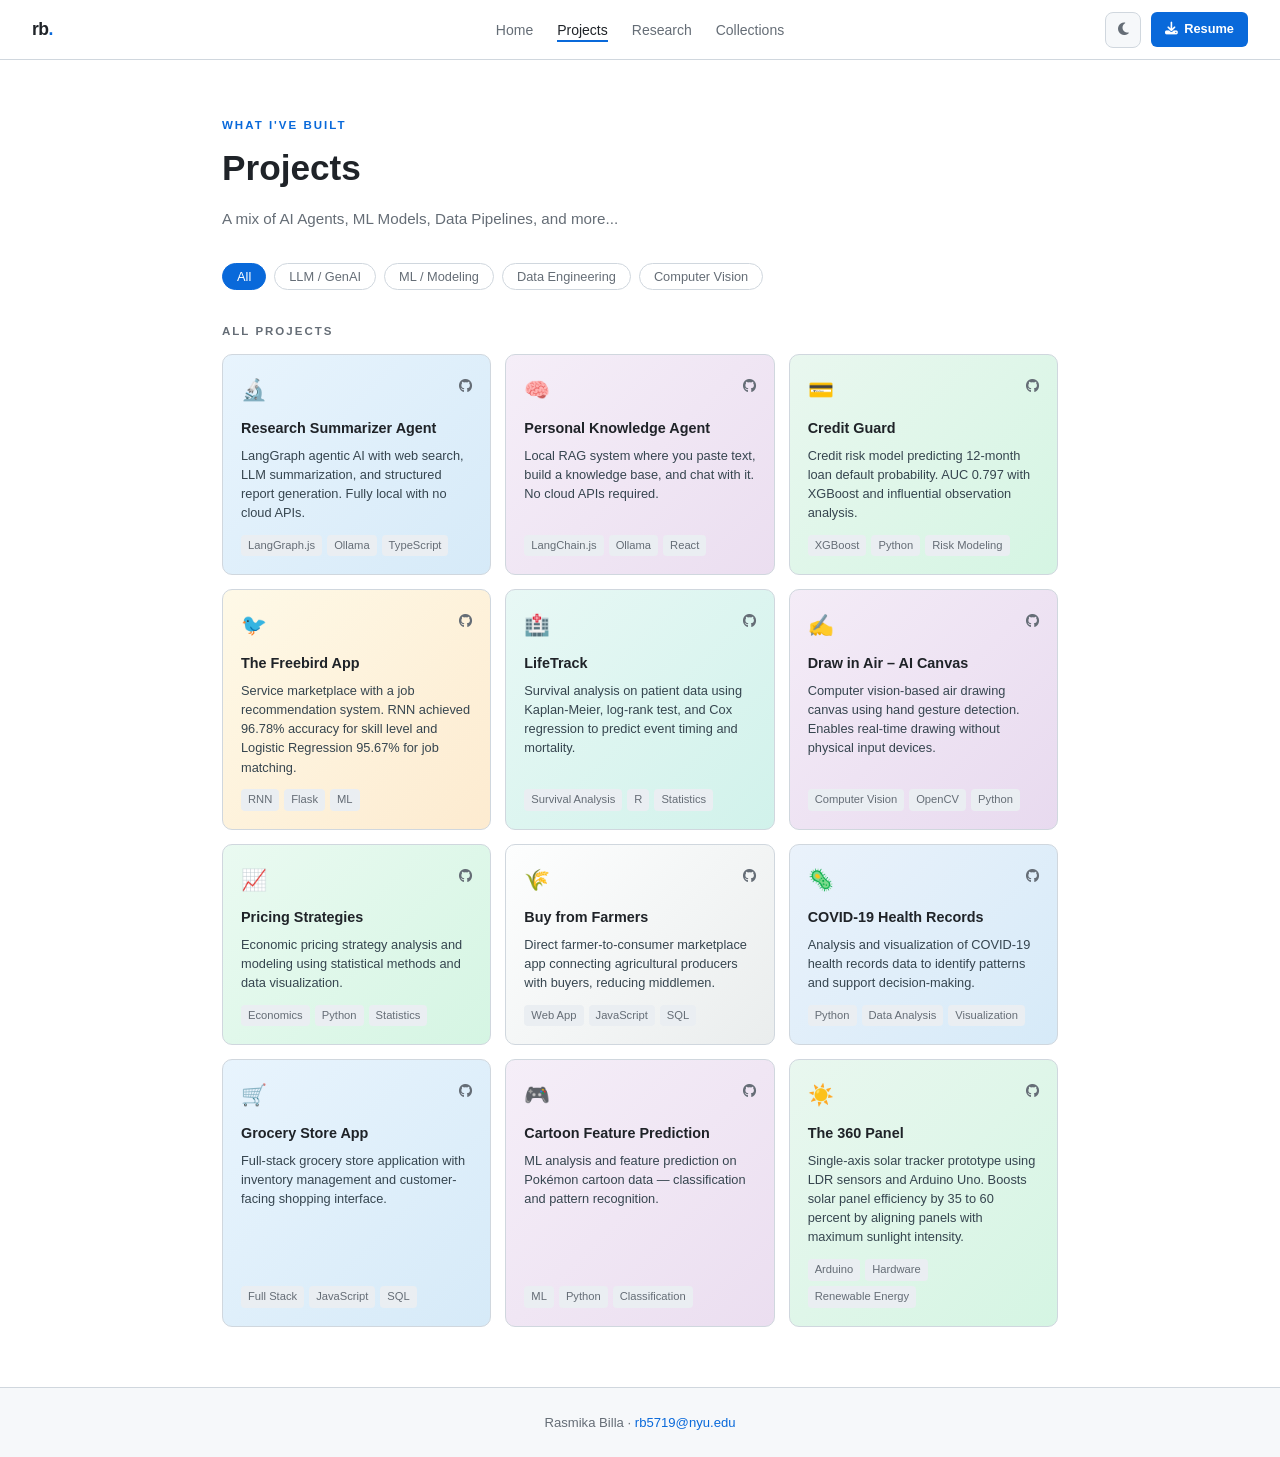
==== projects/index.html @ 6baa5dd7 "new-changes" ====
<!DOCTYPE html>
<html lang="en" data-theme="light">
<head>
  <meta charset="utf-8">
  <meta name="viewport" content="width=device-width, initial-scale=1.0">
  <title>Projects &middot; Rasmika Billa</title>
  <link rel="stylesheet" href="https://cdnjs.cloudflare.com/ajax/libs/font-awesome/6.5.0/css/all.min.css">
  <link rel="stylesheet" href="/css/style.css">
  <style>
    .content { max-width: 900px; margin: 0 auto; padding: 0 2rem 60px; }

    /* filter bar */
    .filter-bar { display: flex; gap: 8px; flex-wrap: wrap; margin-bottom: 32px; }
    .filter-btn { padding: 5px 14px; border-radius: 20px; font-size: 0.8rem; font-weight: 500; border: 1px solid var(--border); background: transparent; color: var(--muted); cursor: pointer; transition: all 0.2s; }
    .filter-btn:hover, .filter-btn.active { background: var(--accent); color: #fff; border-color: var(--accent); }

    .strip-label { font-size: 0.72rem; font-weight: 700; letter-spacing: 2px; text-transform: uppercase; color: var(--muted); margin-bottom: 14px; }

    /* featured cards */
    .featured-grid { display: grid; grid-template-columns: repeat(3, 1fr); gap: 16px; margin-bottom: 40px; }
    .feat-card { border: 1px solid var(--border); border-radius: 12px; padding: 24px; position: relative; transition: transform 0.2s, border-color 0.2s; display: flex; flex-direction: column; }
    .feat-card:hover { transform: translateY(-3px); border-color: var(--accent); }
    .feat-card.c-blue   { background: linear-gradient(135deg, #1a2a3a, #1f3a5f); }
    .feat-card.c-purple { background: linear-gradient(135deg, #2a1a3a, #3a1f5a); }
    .feat-card.c-teal   { background: linear-gradient(135deg, #1a3a3a, #1f4a4a); }
    [data-theme="light"] .feat-card.c-blue   { background: linear-gradient(135deg, #e3f2fd, #bbdefb); }
    [data-theme="light"] .feat-card.c-purple { background: linear-gradient(135deg, #f3e5f5, #e1bee7); }
    [data-theme="light"] .feat-card.c-teal   { background: linear-gradient(135deg, #e0f2f1, #b2dfdb); }
    .fc-badge { position: absolute; top: 16px; right: 16px; font-size: 0.65rem; font-weight: 700; padding: 2px 8px; border-radius: 4px; letter-spacing: 0.5px; background: var(--tag-purple-bg); color: var(--tag-purple-text); }
    .fc-icon { font-size: 2rem; margin-bottom: 12px; }
    .fc-title { font-size: 1.05rem; font-weight: 700; margin-bottom: 8px; }
    .fc-desc { font-size: 0.85rem; color: var(--text-secondary); line-height: 1.6; margin-bottom: 14px; flex: 1; }
    .fc-impact { display: flex; gap: 8px; flex-wrap: wrap; margin-bottom: 14px; }
    .impact-chip { background: var(--tag-green-bg); color: var(--tag-green-text); font-size: 0.75rem; font-weight: 600; padding: 3px 10px; border-radius: 4px; }
    .fc-tags { display: flex; flex-wrap: wrap; gap: 6px; margin-bottom: 16px; }
    .fc-tag { background: rgba(0,0,0,0.15); color: var(--text-secondary); padding: 2px 8px; border-radius: 4px; font-size: 0.72rem; }
    [data-theme="light"] .fc-tag { background: rgba(0,0,0,0.07); }
    .fc-links { display: flex; gap: 10px; }
    .fc-links a { font-size: 0.8rem; color: var(--accent); display: flex; align-items: center; gap: 5px; }
    .fc-links a:hover { text-decoration: underline; }

    /* all projects grid — colored in light mode only */
    .projects-grid { display: grid; grid-template-columns: repeat(3, 1fr); gap: 14px; }
    .proj-card { border: 1px solid var(--border); border-radius: 10px; padding: 18px; display: flex; flex-direction: column; transition: border-color 0.2s, transform 0.2s; }
    .proj-card:hover { border-color: var(--accent); transform: translateY(-2px); }
    /* dark mode — plain */
    [data-theme="dark"] .proj-card { background: var(--bg2); }
    /* light mode — subtle colors */
    [data-theme="light"] .proj-card.c1 { background: linear-gradient(135deg, #e8f4fd, #d6eaf8); }
    [data-theme="light"] .proj-card.c2 { background: linear-gradient(135deg, #f5eef8, #ebdef0); }
    [data-theme="light"] .proj-card.c3 { background: linear-gradient(135deg, #e9f7ef, #d5f5e3); }
    [data-theme="light"] .proj-card.c4 { background: linear-gradient(135deg, #fef9e7, #fdebd0); }
    [data-theme="light"] .proj-card.c5 { background: linear-gradient(135deg, #e8f8f5, #d1f2eb); }
    [data-theme="light"] .proj-card.c6 { background: linear-gradient(135deg, #f4ecf7, #e8daef); }
    [data-theme="light"] .proj-card.c7 { background: linear-gradient(135deg, #eafaf1, #d5f5e3); }
    [data-theme="light"] .proj-card.c8 { background: linear-gradient(135deg, #fdfefe, #eaeded); }
    [data-theme="light"] .proj-card.c9 { background: linear-gradient(135deg, #eaf2fb, #d6eaf8); }

    .proj-top { display: flex; justify-content: space-between; align-items: flex-start; margin-bottom: 10px; }
    .proj-icon { font-size: 1.3rem; }
    .proj-links a { color: var(--muted); font-size: 0.85rem; margin-left: 8px; transition: color 0.2s; }
    .proj-links a:hover { color: var(--accent); }
    .proj-name { font-weight: 700; font-size: 0.9rem; margin-bottom: 6px; }
    .proj-desc { font-size: 0.8rem; color: var(--text-secondary); flex: 1; margin-bottom: 12px; line-height: 1.5; }
    .proj-tags { display: flex; flex-wrap: wrap; gap: 5px; }
    .proj-tag { background: var(--bg3); color: var(--muted); padding: 2px 7px; border-radius: 4px; font-size: 0.7rem; }

    .hidden { display: none; }

    @media (max-width: 700px) { .featured-grid { grid-template-columns: 1fr; } .projects-grid { grid-template-columns: 1fr 1fr; } }
    @media (max-width: 420px) { .projects-grid { grid-template-columns: 1fr; } }
  </style>
</head>
<body>
<nav>
  <a href="/" class="nav-logo">rb<span>.</span></a>
  <ul class="nav-links">
    <li><a href="/">Home</a></li>
    <li><a href="/projects/" class="active">Projects</a></li>
    <li><a href="/research/">Research</a></li>
    <li><a href="/collections/">Collections</a></li>
  </ul>
  <div class="nav-right">
    <button class="theme-toggle" id="themeToggle" aria-label="Toggle theme"><i class="fas fa-moon" id="themeIcon"></i></button>
    <a href="/resume.pdf" target="_blank" class="nav-cta"><i class="fas fa-download"></i> Resume</a>
  </div>
</nav>

<main>
  <div class="page-hero">
    <p class="label">What I've built</p>
    <h1>Projects</h1>
    <p style="white-space:nowrap">A mix of AI Agents, ML Models, Data Pipelines, and more...</p>
  </div>
  <div class="content">

    <!-- filter bar -->
    <div class="filter-bar">
      <button class="filter-btn active" data-filter="all">All</button>
      <button class="filter-btn" data-filter="llm">LLM / GenAI</button>
      <button class="filter-btn" data-filter="ml">ML / Modeling</button>
      <button class="filter-btn" data-filter="data">Data Engineering</button>
      <button class="filter-btn" data-filter="cv">Computer Vision</button>
    </div>

    <!-- all projects — ordered by creation date (newest first) -->
    <p class="strip-label" style="margin-bottom:14px">All Projects</p>
    <div class="projects-grid" id="projectsGrid">

      <div class="proj-card c1" data-tags="llm">
        <div class="proj-top"><span class="proj-icon">🔬</span><div class="proj-links"><a href="https://github.com/Rasmika-b/research_agent" target="_blank"><i class="fab fa-github"></i></a></div></div>
        <div class="proj-name">Research Summarizer Agent</div>
        <div class="proj-desc">LangGraph agentic AI with web search, LLM summarization, and structured report generation. Fully local with no cloud APIs.</div>
        <div class="proj-tags"><span class="proj-tag">LangGraph.js</span><span class="proj-tag">Ollama</span><span class="proj-tag">TypeScript</span></div>
      </div>

      <div class="proj-card c2" data-tags="llm">
        <div class="proj-top"><span class="proj-icon">🧠</span><div class="proj-links"><a href="https://github.com/Rasmika-b/knowledge_agent_project" target="_blank"><i class="fab fa-github"></i></a></div></div>
        <div class="proj-name">Personal Knowledge Agent</div>
        <div class="proj-desc">Local RAG system where you paste text, build a knowledge base, and chat with it. No cloud APIs required.</div>
        <div class="proj-tags"><span class="proj-tag">LangChain.js</span><span class="proj-tag">Ollama</span><span class="proj-tag">React</span></div>
      </div>

      <div class="proj-card c3" data-tags="ml">
        <div class="proj-top"><span class="proj-icon">💳</span><div class="proj-links"><a href="https://github.com/Rasmika-b/Predicting-Loan-Default" target="_blank"><i class="fab fa-github"></i></a></div></div>
        <div class="proj-name">Credit Guard</div>
        <div class="proj-desc">Credit risk model predicting 12-month loan default probability. AUC 0.797 with XGBoost and influential observation analysis.</div>
        <div class="proj-tags"><span class="proj-tag">XGBoost</span><span class="proj-tag">Python</span><span class="proj-tag">Risk Modeling</span></div>
      </div>

      <div class="proj-card c4" data-tags="ml">
        <div class="proj-top"><span class="proj-icon">🐦</span><div class="proj-links"><a href="https://github.com/Rasmika-b/The-Freebird-App" target="_blank"><i class="fab fa-github"></i></a></div></div>
        <div class="proj-name">The Freebird App</div>
        <div class="proj-desc">Service marketplace with a job recommendation system. RNN achieved 96.78% accuracy for skill level and Logistic Regression 95.67% for job matching.</div>
        <div class="proj-tags"><span class="proj-tag">RNN</span><span class="proj-tag">Flask</span><span class="proj-tag">ML</span></div>
      </div>

      <div class="proj-card c5" data-tags="ml">
        <div class="proj-top"><span class="proj-icon">🏥</span><div class="proj-links"><a href="https://github.com/Rasmika-b/Time-to-Event-Analysis" target="_blank"><i class="fab fa-github"></i></a></div></div>
        <div class="proj-name">LifeTrack</div>
        <div class="proj-desc">Survival analysis on patient data using Kaplan-Meier, log-rank test, and Cox regression to predict event timing and mortality.</div>
        <div class="proj-tags"><span class="proj-tag">Survival Analysis</span><span class="proj-tag">R</span><span class="proj-tag">Statistics</span></div>
      </div>

      <div class="proj-card c6" data-tags="cv">
        <div class="proj-top"><span class="proj-icon">✍️</span><div class="proj-links"><a href="https://github.com/Rasmika-b/Draw-in-air-AI-Canvas" target="_blank"><i class="fab fa-github"></i></a></div></div>
        <div class="proj-name">Draw in Air &ndash; AI Canvas</div>
        <div class="proj-desc">Computer vision-based air drawing canvas using hand gesture detection. Enables real-time drawing without physical input devices.</div>
        <div class="proj-tags"><span class="proj-tag">Computer Vision</span><span class="proj-tag">OpenCV</span><span class="proj-tag">Python</span></div>
      </div>

      <div class="proj-card c7" data-tags="ml">
        <div class="proj-top"><span class="proj-icon">📈</span><div class="proj-links"><a href="https://github.com/Rasmika-b/Economics-Pricing_Strategies" target="_blank"><i class="fab fa-github"></i></a></div></div>
        <div class="proj-name">Pricing Strategies</div>
        <div class="proj-desc">Economic pricing strategy analysis and modeling using statistical methods and data visualization.</div>
        <div class="proj-tags"><span class="proj-tag">Economics</span><span class="proj-tag">Python</span><span class="proj-tag">Statistics</span></div>
      </div>

      <div class="proj-card c8" data-tags="data">
        <div class="proj-top"><span class="proj-icon">🌾</span><div class="proj-links"><a href="https://github.com/Rasmika-b/Buy_from_farmers" target="_blank"><i class="fab fa-github"></i></a></div></div>
        <div class="proj-name">Buy from Farmers</div>
        <div class="proj-desc">Direct farmer-to-consumer marketplace app connecting agricultural producers with buyers, reducing middlemen.</div>
        <div class="proj-tags"><span class="proj-tag">Web App</span><span class="proj-tag">JavaScript</span><span class="proj-tag">SQL</span></div>
      </div>

      <div class="proj-card c9" data-tags="ml">
        <div class="proj-top"><span class="proj-icon">🦠</span><div class="proj-links"><a href="https://github.com/Rasmika-b/COVID-19-Health-Records" target="_blank"><i class="fab fa-github"></i></a></div></div>
        <div class="proj-name">COVID-19 Health Records</div>
        <div class="proj-desc">Analysis and visualization of COVID-19 health records data to identify patterns and support decision-making.</div>
        <div class="proj-tags"><span class="proj-tag">Python</span><span class="proj-tag">Data Analysis</span><span class="proj-tag">Visualization</span></div>
      </div>

      <div class="proj-card c1" data-tags="data">
        <div class="proj-top"><span class="proj-icon">🛒</span><div class="proj-links"><a href="https://github.com/Rasmika-b/Groceries-Store-App" target="_blank"><i class="fab fa-github"></i></a></div></div>
        <div class="proj-name">Grocery Store App</div>
        <div class="proj-desc">Full-stack grocery store application with inventory management and customer-facing shopping interface.</div>
        <div class="proj-tags"><span class="proj-tag">Full Stack</span><span class="proj-tag">JavaScript</span><span class="proj-tag">SQL</span></div>
      </div>

      <div class="proj-card c2" data-tags="ml">
        <div class="proj-top"><span class="proj-icon">🎮</span><div class="proj-links"><a href="https://github.com/Rasmika-b/Cartoon-Pok-mon-feature-prediction-Analysis" target="_blank"><i class="fab fa-github"></i></a></div></div>
        <div class="proj-name">Cartoon Feature Prediction</div>
        <div class="proj-desc">ML analysis and feature prediction on Pokémon cartoon data — classification and pattern recognition.</div>
        <div class="proj-tags"><span class="proj-tag">ML</span><span class="proj-tag">Python</span><span class="proj-tag">Classification</span></div>
      </div>

      <div class="proj-card c3" data-tags="cv">
        <div class="proj-top"><span class="proj-icon">☀️</span><div class="proj-links"><a href="https://github.com/Rasmika-b/The-360-Panel" target="_blank"><i class="fab fa-github"></i></a></div></div>
        <div class="proj-name">The 360 Panel</div>
        <div class="proj-desc">Single-axis solar tracker prototype using LDR sensors and Arduino Uno. Boosts solar panel efficiency by 35 to 60 percent by aligning panels with maximum sunlight intensity.</div>
        <div class="proj-tags"><span class="proj-tag">Arduino</span><span class="proj-tag">Hardware</span><span class="proj-tag">Renewable Energy</span></div>
      </div>

    </div>
  </div>
</main>

<footer><p>Rasmika Billa &middot; <a href="mailto:rb5719@nyu.edu">rb5719@nyu.edu</a></p></footer>
<script src="/js/theme.js"></script>
<script>
  // filter logic
  const btns  = document.querySelectorAll('.filter-btn');
  const cards = document.querySelectorAll('#projectsGrid .proj-card');

  btns.forEach(btn => {
    btn.addEventListener('click', function () {
      btns.forEach(b => b.classList.remove('active'));
      this.classList.add('active');
      const f = this.dataset.filter;
      cards.forEach(card => {
        if (f === 'all' || card.dataset.tags === f) {
          card.classList.remove('hidden');
        } else {
          card.classList.add('hidden');
        }
      });
    });
  });
</script>
</body>
</html>
---- css/style.css ----
/* ── THEME VARIABLES ── */
[data-theme="dark"] {
  --bg:               #0d1117;
  --bg2:              #161b22;
  --bg3:              #21262d;
  --border:           #30363d;
  --accent:           #58a6ff;
  --accent2:          #7ee787;
  --text:             #e6edf3;
  --text-secondary:   #c9d1d9;
  --muted:            #8b949e;
  --tag-blue-bg:      #1f3a5f;
  --tag-blue-text:    #58a6ff;
  --tag-green-bg:     #1a3a2a;
  --tag-green-text:   #7ee787;
  --tag-purple-bg:    #2d1f4a;
  --tag-purple-text:  #c084fc;
  --tag-orange-bg:    #3a2a1a;
  --tag-orange-text:  #fb923c;
  --nav-bg:           rgba(13,17,23,0.92);
  --shadow:           0 8px 24px rgba(0,0,0,0.4);
}

[data-theme="light"] {
  --bg:               #ffffff;
  --bg2:              #f6f8fa;
  --bg3:              #eaeef2;
  --border:           #d0d7de;
  --accent:           #0969da;
  --accent2:          #1a7f37;
  --text:             #1f2328;
  --text-secondary:   #36454f;
  --muted:            #656d76;
  --tag-blue-bg:      #ddf4ff;
  --tag-blue-text:    #0550ae;
  --tag-green-bg:     #dafbe1;
  --tag-green-text:   #116329;
  --tag-purple-bg:    #fbefff;
  --tag-purple-text:  #8250df;
  --tag-orange-bg:    #fff1e5;
  --tag-orange-text:  #bc4c00;
  --nav-bg:           rgba(255,255,255,0.92);
  --shadow:           0 8px 24px rgba(0,0,0,0.1);
}

/* ── RESET ── */
*, *::before, *::after { box-sizing: border-box; margin: 0; padding: 0; }

html { scroll-behavior: smooth; }

body {
  font-family: -apple-system, BlinkMacSystemFont, 'Segoe UI', Roboto, sans-serif;
  background: var(--bg);
  color: var(--text);
  line-height: 1.6;
  transition: background 0.25s, color 0.25s;
}

img { max-width: 100%; display: block; }
a   { color: inherit; text-decoration: none; }

/* ── NAV ── */
nav {
  position: sticky;
  top: 0;
  z-index: 100;
  background: var(--nav-bg);
  backdrop-filter: blur(12px);
  -webkit-backdrop-filter: blur(12px);
  border-bottom: 1px solid var(--border);
  padding: 0 2rem;
  display: grid;
  grid-template-columns: 1fr auto 1fr;
  align-items: center;
  height: 60px;
  gap: 1rem;
}

.nav-logo {
  font-weight: 800;
  font-size: 1.1rem;
  color: var(--text);
  letter-spacing: -0.5px;
}
.nav-logo span { color: var(--accent); }

.nav-links {
  display: flex;
  gap: 1.5rem;
  list-style: none;
  justify-content: center;
}
.nav-links a {
  color: var(--muted);
  font-size: 0.875rem;
  font-weight: 500;
  transition: color 0.2s;
  padding-bottom: 2px;
}
.nav-links a:hover  { color: var(--text); }
.nav-links a.active {
  color: var(--text);
  border-bottom: 2px solid var(--accent);
}

.nav-right {
  display: flex;
  align-items: center;
  gap: 10px;
  justify-content: flex-end;
}

.theme-toggle {
  width: 36px;
  height: 36px;
  border-radius: 8px;
  border: 1px solid var(--border);
  background: var(--bg2);
  color: var(--muted);
  cursor: pointer;
  display: flex;
  align-items: center;
  justify-content: center;
  font-size: 0.9rem;
  transition: all 0.2s;
}
.theme-toggle:hover { border-color: var(--accent); color: var(--accent); }

.nav-cta {
  background: var(--accent);
  color: #fff !important;
  padding: 7px 14px;
  border-radius: 6px;
  font-size: 0.8rem;
  font-weight: 600;
  display: inline-flex;
  align-items: center;
  gap: 6px;
  transition: opacity 0.2s;
}
.nav-cta:hover { opacity: 0.85; }

/* ── BUTTONS ── */
.btn-primary {
  background: var(--accent);
  color: #fff !important;
  padding: 9px 20px;
  border-radius: 8px;
  font-weight: 600;
  font-size: 0.875rem;
  display: inline-flex;
  align-items: center;
  gap: 7px;
  transition: opacity 0.2s;
}
.btn-primary:hover { opacity: 0.85; }

.btn-outline {
  border: 1px solid var(--border);
  color: var(--text);
  padding: 9px 20px;
  border-radius: 8px;
  font-size: 0.875rem;
  font-weight: 500;
  display: inline-flex;
  align-items: center;
  gap: 7px;
  transition: all 0.2s;
}
.btn-outline:hover { border-color: var(--accent); color: var(--accent); }

/* ── FOOTER ── */
footer {
  background: var(--bg2);
  border-top: 1px solid var(--border);
  text-align: center;
  padding: 24px 2rem;
  color: var(--muted);
  font-size: 0.82rem;
}
footer a { color: var(--accent); }
footer a:hover { text-decoration: underline; }

/* ── TAGS / CHIPS ── */
.tag {
  padding: 3px 11px;
  border-radius: 20px;
  font-size: 0.78rem;
  font-weight: 500;
}
.tag.blue   { background: var(--tag-blue-bg);   color: var(--tag-blue-text); }
.tag.green  { background: var(--tag-green-bg);  color: var(--tag-green-text); }
.tag.purple { background: var(--tag-purple-bg); color: var(--tag-purple-text); }
.tag.orange { background: var(--tag-orange-bg); color: var(--tag-orange-text); }

/* ── PAGE HERO (shared across inner pages) ── */
.page-hero {
  max-width: 900px;
  margin: 0 auto;
  padding: 56px 2rem 32px;
}
.page-hero .label {
  font-size: 0.72rem;
  font-weight: 700;
  letter-spacing: 2px;
  text-transform: uppercase;
  color: var(--accent);
  margin-bottom: 6px;
}
.page-hero h1 { font-size: 2.2rem; font-weight: 800; margin-bottom: 10px; }
.page-hero p  { color: var(--muted); font-size: 0.95rem; max-width: 500px; }

/* ── SECTION DIVIDER LABEL ── */
.section-label {
  font-size: 0.72rem;
  font-weight: 700;
  letter-spacing: 2px;
  text-transform: uppercase;
  color: var(--muted);
  margin-bottom: 16px;
  display: flex;
  align-items: center;
  gap: 8px;
}
.section-label::after {
  content: '';
  flex: 1;
  height: 1px;
  background: var(--border);
}

/* ── RESPONSIVE NAV ── */
@media (max-width: 600px) {
  nav { grid-template-columns: 1fr 1fr; }
  .nav-links { display: none; }
}
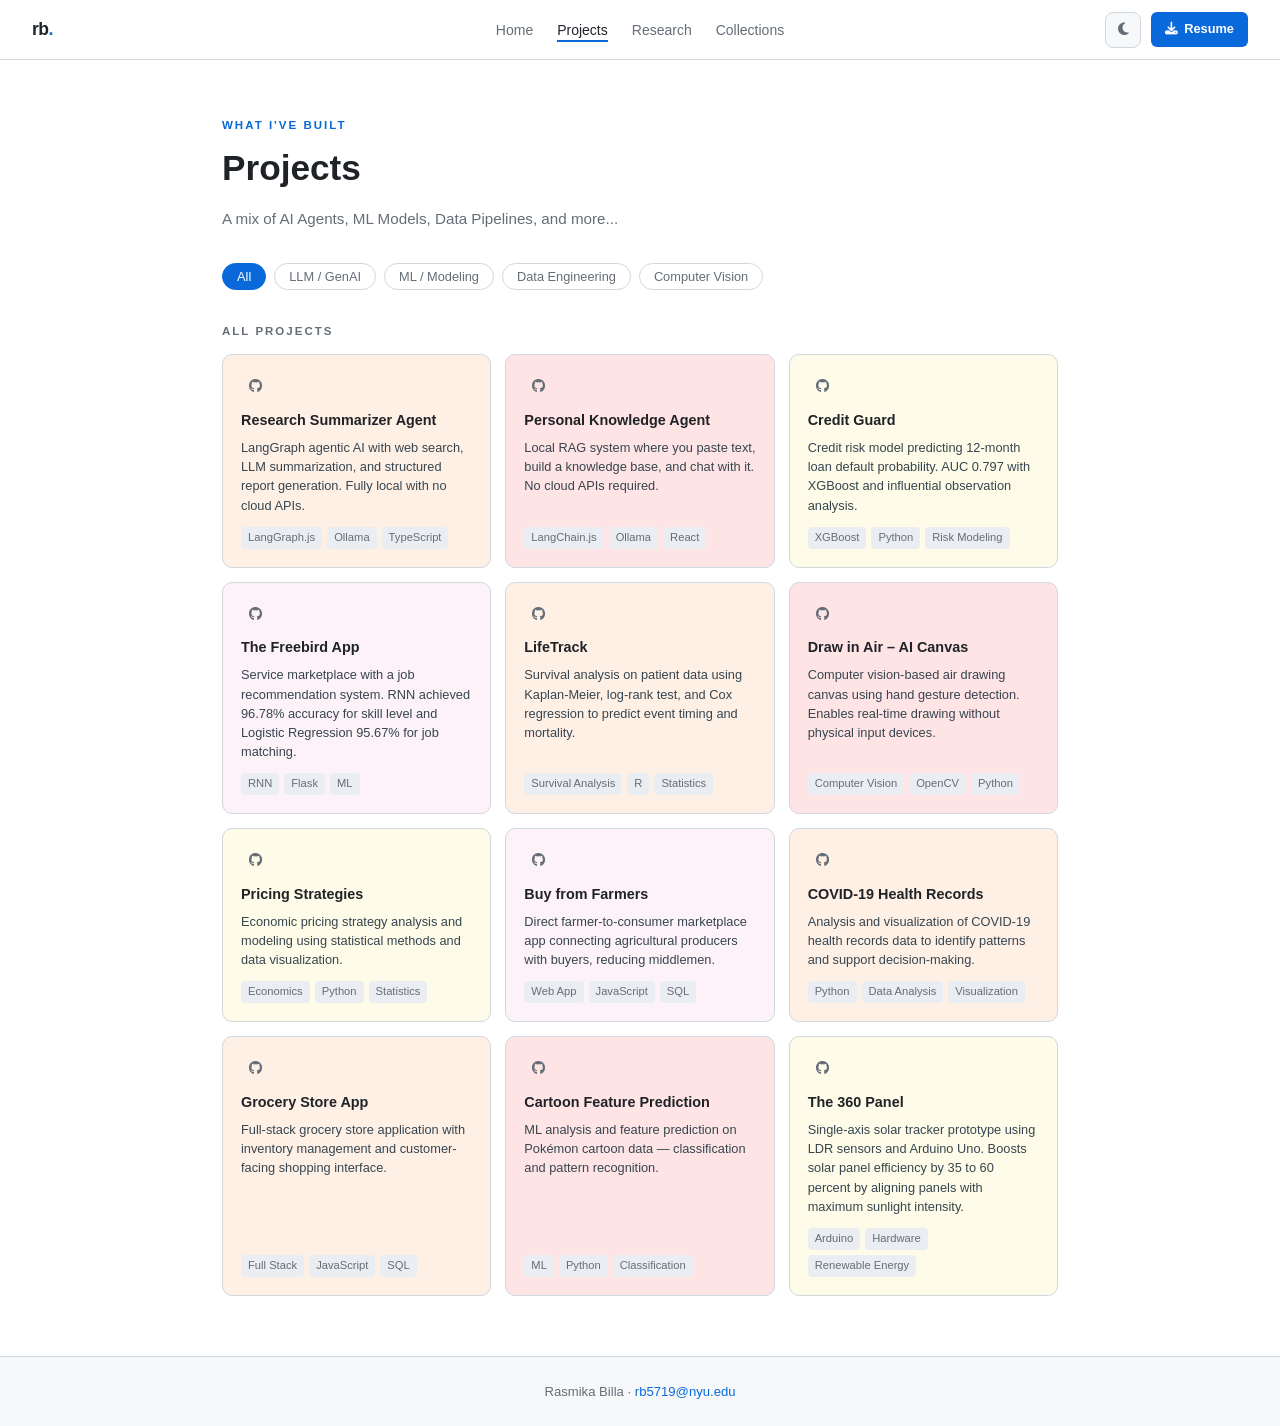
==== commit db6af9b1: "color, icons" ====
--- a/projects/index.html
+++ b/projects/index.html
@@ -45,21 +45,22 @@
     .proj-card:hover { border-color: var(--accent); transform: translateY(-2px); }
     /* dark mode — plain */
     [data-theme="dark"] .proj-card { background: var(--bg2); }
-    /* light mode — subtle colors */
-    [data-theme="light"] .proj-card.c1 { background: linear-gradient(135deg, #e8f4fd, #d6eaf8); }
-    [data-theme="light"] .proj-card.c2 { background: linear-gradient(135deg, #f5eef8, #ebdef0); }
-    [data-theme="light"] .proj-card.c3 { background: linear-gradient(135deg, #e9f7ef, #d5f5e3); }
-    [data-theme="light"] .proj-card.c4 { background: linear-gradient(135deg, #fef9e7, #fdebd0); }
-    [data-theme="light"] .proj-card.c5 { background: linear-gradient(135deg, #e8f8f5, #d1f2eb); }
-    [data-theme="light"] .proj-card.c6 { background: linear-gradient(135deg, #f4ecf7, #e8daef); }
-    [data-theme="light"] .proj-card.c7 { background: linear-gradient(135deg, #eafaf1, #d5f5e3); }
-    [data-theme="light"] .proj-card.c8 { background: linear-gradient(135deg, #fdfefe, #eaeded); }
-    [data-theme="light"] .proj-card.c9 { background: linear-gradient(135deg, #eaf2fb, #d6eaf8); }
+    /* Option C — Warm Tones */
+    [data-theme="light"] .proj-card.c1 { background: #fff0e6; }
+    [data-theme="light"] .proj-card.c2 { background: #ffe4e6; }
+    [data-theme="light"] .proj-card.c3 { background: #fefce8; }
+    [data-theme="light"] .proj-card.c4 { background: #fdf2f8; }
+    [data-theme="light"] .proj-card.c5 { background: #fff0e6; }
+    [data-theme="light"] .proj-card.c6 { background: #ffe4e6; }
+    [data-theme="light"] .proj-card.c7 { background: #fefce8; }
+    [data-theme="light"] .proj-card.c8 { background: #fdf2f8; }
+    [data-theme="light"] .proj-card.c9 { background: #fff0e6; }
 
     .proj-top { display: flex; justify-content: space-between; align-items: flex-start; margin-bottom: 10px; }
-    .proj-icon { font-size: 1.3rem; }
-    .proj-links a { color: var(--muted); font-size: 0.85rem; margin-left: 8px; transition: color 0.2s; }
-    .proj-links a:hover { color: var(--accent); }
+    .proj-icon { display: none; }
+    .proj-links span { color: var(--muted); font-size: 0.85rem; margin-left: 8px; }
+    .proj-name a { color: var(--text); text-decoration: none; }
+    .proj-name a:hover { color: var(--accent); text-decoration: underline; }
     .proj-name { font-weight: 700; font-size: 0.9rem; margin-bottom: 6px; }
     .proj-desc { font-size: 0.8rem; color: var(--text-secondary); flex: 1; margin-bottom: 12px; line-height: 1.5; }
     .proj-tags { display: flex; flex-wrap: wrap; gap: 5px; }
@@ -108,85 +109,85 @@
     <div class="projects-grid" id="projectsGrid">
 
       <div class="proj-card c1" data-tags="llm">
-        <div class="proj-top"><span class="proj-icon">🔬</span><div class="proj-links"><a href="https://github.com/Rasmika-b/research_agent" target="_blank"><i class="fab fa-github"></i></a></div></div>
-        <div class="proj-name">Research Summarizer Agent</div>
+        <div class="proj-top"><span class="proj-icon">🔬</span><div class="proj-links"><span><i class="fab fa-github"></i></span></div></div>
+        <div class="proj-name"><a href="https://github.com/Rasmika-b/research_agent" target="_blank">Research Summarizer Agent</a></div>
         <div class="proj-desc">LangGraph agentic AI with web search, LLM summarization, and structured report generation. Fully local with no cloud APIs.</div>
         <div class="proj-tags"><span class="proj-tag">LangGraph.js</span><span class="proj-tag">Ollama</span><span class="proj-tag">TypeScript</span></div>
       </div>
 
       <div class="proj-card c2" data-tags="llm">
-        <div class="proj-top"><span class="proj-icon">🧠</span><div class="proj-links"><a href="https://github.com/Rasmika-b/knowledge_agent_project" target="_blank"><i class="fab fa-github"></i></a></div></div>
-        <div class="proj-name">Personal Knowledge Agent</div>
+        <div class="proj-top"><span class="proj-icon">🧠</span><div class="proj-links"><span><i class="fab fa-github"></i></span></div></div>
+        <div class="proj-name"><a href="https://github.com/Rasmika-b/knowledge_agent_project" target="_blank">Personal Knowledge Agent</a></div>
         <div class="proj-desc">Local RAG system where you paste text, build a knowledge base, and chat with it. No cloud APIs required.</div>
         <div class="proj-tags"><span class="proj-tag">LangChain.js</span><span class="proj-tag">Ollama</span><span class="proj-tag">React</span></div>
       </div>
 
       <div class="proj-card c3" data-tags="ml">
-        <div class="proj-top"><span class="proj-icon">💳</span><div class="proj-links"><a href="https://github.com/Rasmika-b/Predicting-Loan-Default" target="_blank"><i class="fab fa-github"></i></a></div></div>
-        <div class="proj-name">Credit Guard</div>
+        <div class="proj-top"><span class="proj-icon">💳</span><div class="proj-links"><span><i class="fab fa-github"></i></span></div></div>
+        <div class="proj-name"><a href="https://github.com/Rasmika-b/Predicting-Loan-Default" target="_blank">Credit Guard</a></div>
         <div class="proj-desc">Credit risk model predicting 12-month loan default probability. AUC 0.797 with XGBoost and influential observation analysis.</div>
         <div class="proj-tags"><span class="proj-tag">XGBoost</span><span class="proj-tag">Python</span><span class="proj-tag">Risk Modeling</span></div>
       </div>
 
       <div class="proj-card c4" data-tags="ml">
-        <div class="proj-top"><span class="proj-icon">🐦</span><div class="proj-links"><a href="https://github.com/Rasmika-b/The-Freebird-App" target="_blank"><i class="fab fa-github"></i></a></div></div>
-        <div class="proj-name">The Freebird App</div>
+        <div class="proj-top"><span class="proj-icon">🐦</span><div class="proj-links"><span><i class="fab fa-github"></i></span></div></div>
+        <div class="proj-name"><a href="https://github.com/Rasmika-b/The-Freebird-App" target="_blank">The Freebird App</a></div>
         <div class="proj-desc">Service marketplace with a job recommendation system. RNN achieved 96.78% accuracy for skill level and Logistic Regression 95.67% for job matching.</div>
         <div class="proj-tags"><span class="proj-tag">RNN</span><span class="proj-tag">Flask</span><span class="proj-tag">ML</span></div>
       </div>
 
       <div class="proj-card c5" data-tags="ml">
-        <div class="proj-top"><span class="proj-icon">🏥</span><div class="proj-links"><a href="https://github.com/Rasmika-b/Time-to-Event-Analysis" target="_blank"><i class="fab fa-github"></i></a></div></div>
-        <div class="proj-name">LifeTrack</div>
+        <div class="proj-top"><span class="proj-icon">🏥</span><div class="proj-links"><span><i class="fab fa-github"></i></span></div></div>
+        <div class="proj-name"><a href="https://github.com/Rasmika-b/Time-to-Event-Analysis" target="_blank">LifeTrack</a></div>
         <div class="proj-desc">Survival analysis on patient data using Kaplan-Meier, log-rank test, and Cox regression to predict event timing and mortality.</div>
         <div class="proj-tags"><span class="proj-tag">Survival Analysis</span><span class="proj-tag">R</span><span class="proj-tag">Statistics</span></div>
       </div>
 
       <div class="proj-card c6" data-tags="cv">
-        <div class="proj-top"><span class="proj-icon">✍️</span><div class="proj-links"><a href="https://github.com/Rasmika-b/Draw-in-air-AI-Canvas" target="_blank"><i class="fab fa-github"></i></a></div></div>
-        <div class="proj-name">Draw in Air &ndash; AI Canvas</div>
+        <div class="proj-top"><span class="proj-icon">✍️</span><div class="proj-links"><span><i class="fab fa-github"></i></span></div></div>
+        <div class="proj-name"><a href="https://github.com/Rasmika-b/Draw-in-air-AI-Canvas" target="_blank">Draw in Air &ndash; AI Canvas</a></div>
         <div class="proj-desc">Computer vision-based air drawing canvas using hand gesture detection. Enables real-time drawing without physical input devices.</div>
         <div class="proj-tags"><span class="proj-tag">Computer Vision</span><span class="proj-tag">OpenCV</span><span class="proj-tag">Python</span></div>
       </div>
 
       <div class="proj-card c7" data-tags="ml">
-        <div class="proj-top"><span class="proj-icon">📈</span><div class="proj-links"><a href="https://github.com/Rasmika-b/Economics-Pricing_Strategies" target="_blank"><i class="fab fa-github"></i></a></div></div>
-        <div class="proj-name">Pricing Strategies</div>
+        <div class="proj-top"><span class="proj-icon">📈</span><div class="proj-links"><span><i class="fab fa-github"></i></span></div></div>
+        <div class="proj-name"><a href="https://github.com/Rasmika-b/Economics-Pricing_Strategies" target="_blank">Pricing Strategies</a></div>
         <div class="proj-desc">Economic pricing strategy analysis and modeling using statistical methods and data visualization.</div>
         <div class="proj-tags"><span class="proj-tag">Economics</span><span class="proj-tag">Python</span><span class="proj-tag">Statistics</span></div>
       </div>
 
       <div class="proj-card c8" data-tags="data">
-        <div class="proj-top"><span class="proj-icon">🌾</span><div class="proj-links"><a href="https://github.com/Rasmika-b/Buy_from_farmers" target="_blank"><i class="fab fa-github"></i></a></div></div>
-        <div class="proj-name">Buy from Farmers</div>
+        <div class="proj-top"><span class="proj-icon">🌾</span><div class="proj-links"><span><i class="fab fa-github"></i></span></div></div>
+        <div class="proj-name"><a href="https://github.com/Rasmika-b/Buy_from_farmers" target="_blank">Buy from Farmers</a></div>
         <div class="proj-desc">Direct farmer-to-consumer marketplace app connecting agricultural producers with buyers, reducing middlemen.</div>
         <div class="proj-tags"><span class="proj-tag">Web App</span><span class="proj-tag">JavaScript</span><span class="proj-tag">SQL</span></div>
       </div>
 
       <div class="proj-card c9" data-tags="ml">
-        <div class="proj-top"><span class="proj-icon">🦠</span><div class="proj-links"><a href="https://github.com/Rasmika-b/COVID-19-Health-Records" target="_blank"><i class="fab fa-github"></i></a></div></div>
-        <div class="proj-name">COVID-19 Health Records</div>
+        <div class="proj-top"><span class="proj-icon">🦠</span><div class="proj-links"><span><i class="fab fa-github"></i></span></div></div>
+        <div class="proj-name"><a href="https://github.com/Rasmika-b/COVID-19-Health-Records" target="_blank">COVID-19 Health Records</a></div>
         <div class="proj-desc">Analysis and visualization of COVID-19 health records data to identify patterns and support decision-making.</div>
         <div class="proj-tags"><span class="proj-tag">Python</span><span class="proj-tag">Data Analysis</span><span class="proj-tag">Visualization</span></div>
       </div>
 
       <div class="proj-card c1" data-tags="data">
-        <div class="proj-top"><span class="proj-icon">🛒</span><div class="proj-links"><a href="https://github.com/Rasmika-b/Groceries-Store-App" target="_blank"><i class="fab fa-github"></i></a></div></div>
-        <div class="proj-name">Grocery Store App</div>
+        <div class="proj-top"><span class="proj-icon">🛒</span><div class="proj-links"><span><i class="fab fa-github"></i></span></div></div>
+        <div class="proj-name"><a href="https://github.com/Rasmika-b/Groceries-Store-App" target="_blank">Grocery Store App</a></div>
         <div class="proj-desc">Full-stack grocery store application with inventory management and customer-facing shopping interface.</div>
         <div class="proj-tags"><span class="proj-tag">Full Stack</span><span class="proj-tag">JavaScript</span><span class="proj-tag">SQL</span></div>
       </div>
 
       <div class="proj-card c2" data-tags="ml">
-        <div class="proj-top"><span class="proj-icon">🎮</span><div class="proj-links"><a href="https://github.com/Rasmika-b/Cartoon-Pok-mon-feature-prediction-Analysis" target="_blank"><i class="fab fa-github"></i></a></div></div>
-        <div class="proj-name">Cartoon Feature Prediction</div>
+        <div class="proj-top"><span class="proj-icon">🎮</span><div class="proj-links"><span><i class="fab fa-github"></i></span></div></div>
+        <div class="proj-name"><a href="https://github.com/Rasmika-b/Cartoon-Pok-mon-feature-prediction-Analysis" target="_blank">Cartoon Feature Prediction</a></div>
         <div class="proj-desc">ML analysis and feature prediction on Pokémon cartoon data — classification and pattern recognition.</div>
         <div class="proj-tags"><span class="proj-tag">ML</span><span class="proj-tag">Python</span><span class="proj-tag">Classification</span></div>
       </div>
 
       <div class="proj-card c3" data-tags="cv">
-        <div class="proj-top"><span class="proj-icon">☀️</span><div class="proj-links"><a href="https://github.com/Rasmika-b/The-360-Panel" target="_blank"><i class="fab fa-github"></i></a></div></div>
-        <div class="proj-name">The 360 Panel</div>
+        <div class="proj-top"><span class="proj-icon">☀️</span><div class="proj-links"><span><i class="fab fa-github"></i></span></div></div>
+        <div class="proj-name"><a href="https://github.com/Rasmika-b/The-360-Panel" target="_blank">The 360 Panel</a></div>
         <div class="proj-desc">Single-axis solar tracker prototype using LDR sensors and Arduino Uno. Boosts solar panel efficiency by 35 to 60 percent by aligning panels with maximum sunlight intensity.</div>
         <div class="proj-tags"><span class="proj-tag">Arduino</span><span class="proj-tag">Hardware</span><span class="proj-tag">Renewable Energy</span></div>
       </div>
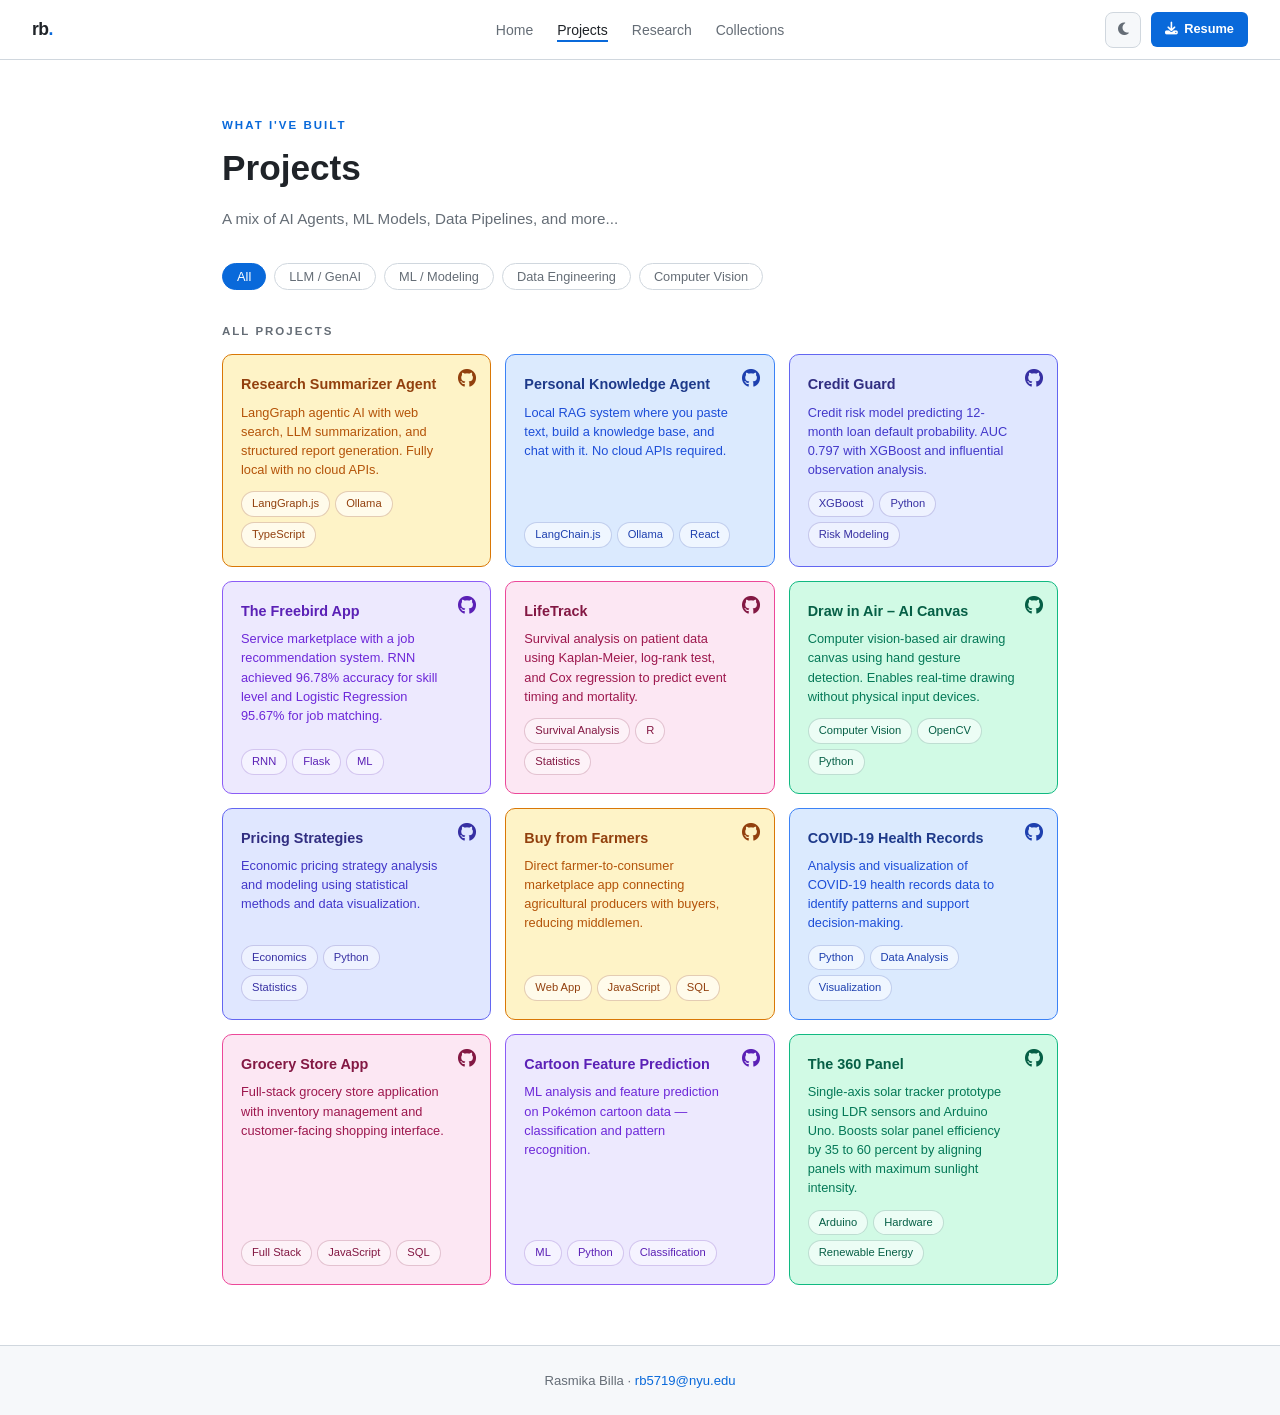
==== commit 862c1d0f: "Refresh Projects and Research styling; link home tag cloud to Projects and Research. Align card pale" ====
--- a/projects/index.html
+++ b/projects/index.html
@@ -7,6 +7,7 @@
   <link rel="stylesheet" href="https://cdnjs.cloudflare.com/ajax/libs/font-awesome/6.5.0/css/all.min.css">
   <link rel="stylesheet" href="/css/style.css">
   <style>
+    /* Project cards (light): 6 palettes — match home tag pills (sky blue, lavender, mint, cream, pink, indigo blue) */
     .content { max-width: 900px; margin: 0 auto; padding: 0 2rem 60px; }
 
     /* filter bar */
@@ -23,48 +24,121 @@
     .feat-card.c-blue   { background: linear-gradient(135deg, #1a2a3a, #1f3a5f); }
     .feat-card.c-purple { background: linear-gradient(135deg, #2a1a3a, #3a1f5a); }
     .feat-card.c-teal   { background: linear-gradient(135deg, #1a3a3a, #1f4a4a); }
-    [data-theme="light"] .feat-card.c-blue   { background: linear-gradient(135deg, #e3f2fd, #bbdefb); }
-    [data-theme="light"] .feat-card.c-purple { background: linear-gradient(135deg, #f3e5f5, #e1bee7); }
-    [data-theme="light"] .feat-card.c-teal   { background: linear-gradient(135deg, #e0f2f1, #b2dfdb); }
+    [data-theme="light"] .feat-card.c-blue   { background: linear-gradient(135deg, #fafafa, #f1f5f9); }
+    [data-theme="light"] .feat-card.c-purple { background: linear-gradient(135deg, #fafaf9, #f5f5f4); }
+    [data-theme="light"] .feat-card.c-teal   { background: linear-gradient(135deg, #f8fafc, #f0fdfa); }
     .fc-badge { position: absolute; top: 16px; right: 16px; font-size: 0.65rem; font-weight: 700; padding: 2px 8px; border-radius: 4px; letter-spacing: 0.5px; background: var(--tag-purple-bg); color: var(--tag-purple-text); }
     .fc-icon { font-size: 2rem; margin-bottom: 12px; }
     .fc-title { font-size: 1.05rem; font-weight: 700; margin-bottom: 8px; }
     .fc-desc { font-size: 0.85rem; color: var(--text-secondary); line-height: 1.6; margin-bottom: 14px; flex: 1; }
+    [data-theme="light"] .feat-card .fc-title { color: #0f172a; }
+    [data-theme="light"] .feat-card .fc-desc { color: #334155; }
     .fc-impact { display: flex; gap: 8px; flex-wrap: wrap; margin-bottom: 14px; }
     .impact-chip { background: var(--tag-green-bg); color: var(--tag-green-text); font-size: 0.75rem; font-weight: 600; padding: 3px 10px; border-radius: 4px; }
     .fc-tags { display: flex; flex-wrap: wrap; gap: 6px; margin-bottom: 16px; }
     .fc-tag { background: rgba(0,0,0,0.15); color: var(--text-secondary); padding: 2px 8px; border-radius: 4px; font-size: 0.72rem; }
-    [data-theme="light"] .fc-tag { background: rgba(0,0,0,0.07); }
+    [data-theme="light"] .feat-card .fc-tag { background: #e2e8f0; color: #1e293b; }
     .fc-links { display: flex; gap: 10px; }
     .fc-links a { font-size: 0.8rem; color: var(--accent); display: flex; align-items: center; gap: 5px; }
     .fc-links a:hover { text-decoration: underline; }
 
     /* all projects grid — colored in light mode only */
     .projects-grid { display: grid; grid-template-columns: repeat(3, 1fr); gap: 14px; }
-    .proj-card { border: 1px solid var(--border); border-radius: 10px; padding: 18px; display: flex; flex-direction: column; transition: border-color 0.2s, transform 0.2s; }
-    .proj-card:hover { border-color: var(--accent); transform: translateY(-2px); }
-    /* dark mode — plain */
-    [data-theme="dark"] .proj-card { background: var(--bg2); }
-    /* Option C — Warm Tones */
-    [data-theme="light"] .proj-card.c1 { background: #fff0e6; }
-    [data-theme="light"] .proj-card.c2 { background: #ffe4e6; }
-    [data-theme="light"] .proj-card.c3 { background: #fefce8; }
-    [data-theme="light"] .proj-card.c4 { background: #fdf2f8; }
-    [data-theme="light"] .proj-card.c5 { background: #fff0e6; }
-    [data-theme="light"] .proj-card.c6 { background: #ffe4e6; }
-    [data-theme="light"] .proj-card.c7 { background: #fefce8; }
-    [data-theme="light"] .proj-card.c8 { background: #fdf2f8; }
-    [data-theme="light"] .proj-card.c9 { background: #fff0e6; }
-
-    .proj-top { display: flex; justify-content: space-between; align-items: flex-start; margin-bottom: 10px; }
-    .proj-icon { display: none; }
-    .proj-links span { color: var(--muted); font-size: 0.85rem; margin-left: 8px; }
+    .proj-card { position: relative; border: 1px solid var(--border); border-radius: 10px; padding: 18px 42px 18px 18px; display: flex; flex-direction: column; transition: border-color 0.2s, transform 0.2s; }
+    .proj-card:hover { transform: translateY(-2px); }
+    [data-theme="dark"] .proj-card { background: var(--bg2); border-color: var(--border); }
+    [data-theme="dark"] .proj-card:hover { border-color: var(--accent); }
+
+    /* c1 — pale blue / royal blue (AI/ML, Agentic) */
+    [data-theme="light"] .proj-card.c1 { background: #dbeafe; border-color: #3b82f6; }
+    [data-theme="light"] .proj-card.c1 .proj-name,
+    [data-theme="light"] .proj-card.c1 .proj-name a { color: #1e3a8a; }
+    [data-theme="light"] .proj-card.c1 .proj-desc { color: #1d4ed8; }
+    [data-theme="light"] .proj-card.c1 .proj-github { color: #1e40af; }
+    [data-theme="light"] .proj-card.c1 .proj-tag { background: #eff6ff; color: #1e40af; border: 1px solid rgba(30, 64, 175, 0.22); }
+    [data-theme="light"] .proj-card.c1:hover { border-color: #2563eb; }
+
+    /* c2 — lavender / rich purple (LLM, Researcher) */
+    [data-theme="light"] .proj-card.c2 { background: #ede9fe; border-color: #8b5cf6; }
+    [data-theme="light"] .proj-card.c2 .proj-name,
+    [data-theme="light"] .proj-card.c2 .proj-name a { color: #5b21b6; }
+    [data-theme="light"] .proj-card.c2 .proj-desc { color: #6d28d9; }
+    [data-theme="light"] .proj-card.c2 .proj-github { color: #5b21b6; }
+    [data-theme="light"] .proj-card.c2 .proj-tag { background: #f5f3ff; color: #5b21b6; border: 1px solid rgba(91, 33, 182, 0.22); }
+    [data-theme="light"] .proj-card.c2:hover { border-color: #7c3aed; }
+
+    /* c3 — mint / forest green (NYU, Data Science) */
+    [data-theme="light"] .proj-card.c3 { background: #d1fae5; border-color: #10b981; }
+    [data-theme="light"] .proj-card.c3 .proj-name,
+    [data-theme="light"] .proj-card.c3 .proj-name a { color: #065f46; }
+    [data-theme="light"] .proj-card.c3 .proj-desc { color: #047857; }
+    [data-theme="light"] .proj-card.c3 .proj-github { color: #065f46; }
+    [data-theme="light"] .proj-card.c3 .proj-tag { background: #ecfdf5; color: #065f46; border: 1px solid rgba(6, 95, 70, 0.2); }
+    [data-theme="light"] .proj-card.c3:hover { border-color: #059669; }
+
+    /* c4 — cream / burnt orange-brown (Shell, Python) */
+    [data-theme="light"] .proj-card.c4 { background: #fef3c7; border-color: #d97706; }
+    [data-theme="light"] .proj-card.c4 .proj-name,
+    [data-theme="light"] .proj-card.c4 .proj-name a { color: #92400e; }
+    [data-theme="light"] .proj-card.c4 .proj-desc { color: #b45309; }
+    [data-theme="light"] .proj-card.c4 .proj-github { color: #92400e; }
+    [data-theme="light"] .proj-card.c4 .proj-tag { background: #fffbeb; color: #92400e; border: 1px solid rgba(146, 64, 14, 0.25); }
+    [data-theme="light"] .proj-card.c4:hover { border-color: #b45309; }
+
+    /* c5 — soft pink / maroon (Interplay, LangChain) */
+    [data-theme="light"] .proj-card.c5 { background: #fce7f3; border-color: #ec4899; }
+    [data-theme="light"] .proj-card.c5 .proj-name,
+    [data-theme="light"] .proj-card.c5 .proj-name a { color: #831843; }
+    [data-theme="light"] .proj-card.c5 .proj-desc { color: #9d174d; }
+    [data-theme="light"] .proj-card.c5 .proj-github { color: #831843; }
+    [data-theme="light"] .proj-card.c5 .proj-tag { background: #fdf2f8; color: #831843; border: 1px solid rgba(131, 24, 67, 0.22); }
+    [data-theme="light"] .proj-card.c5:hover { border-color: #db2777; }
+
+    /* c6 — periwinkle / indigo blue (no cyan) */
+    [data-theme="light"] .proj-card.c6 { background: #e0e7ff; border-color: #6366f1; }
+    [data-theme="light"] .proj-card.c6 .proj-name,
+    [data-theme="light"] .proj-card.c6 .proj-name a { color: #312e81; }
+    [data-theme="light"] .proj-card.c6 .proj-desc { color: #4338ca; }
+    [data-theme="light"] .proj-card.c6 .proj-github { color: #3730a3; }
+    [data-theme="light"] .proj-card.c6 .proj-tag { background: #eef2ff; color: #3730a3; border: 1px solid rgba(55, 48, 163, 0.22); }
+    [data-theme="light"] .proj-card.c6:hover { border-color: #4f46e5; }
+
+    .proj-github {
+      position: absolute;
+      top: 14px;
+      right: 14px;
+      font-size: 1.15rem;
+      color: var(--muted);
+      line-height: 1;
+      z-index: 1;
+      transition: color 0.2s;
+    }
+    [data-theme="dark"] .proj-github:hover { color: var(--accent); }
+    [data-theme="light"] .proj-card.c1 .proj-github:hover { color: #1e3a8a; }
+    [data-theme="light"] .proj-card.c2 .proj-github:hover { color: #4c1d95; }
+    [data-theme="light"] .proj-card.c3 .proj-github:hover { color: #064e3b; }
+    [data-theme="light"] .proj-card.c4 .proj-github:hover { color: #78350f; }
+    [data-theme="light"] .proj-card.c5 .proj-github:hover { color: #701a35; }
+    [data-theme="light"] .proj-card.c6 .proj-github:hover { color: #312e81; }
     .proj-name a { color: var(--text); text-decoration: none; }
-    .proj-name a:hover { color: var(--accent); text-decoration: underline; }
+    .proj-name a:hover { text-decoration: underline; }
+    [data-theme="light"] .proj-card.c1 .proj-name a:hover { color: #172554; }
+    [data-theme="light"] .proj-card.c2 .proj-name a:hover { color: #4c1d95; }
+    [data-theme="light"] .proj-card.c3 .proj-name a:hover { color: #064e3b; }
+    [data-theme="light"] .proj-card.c4 .proj-name a:hover { color: #78350f; }
+    [data-theme="light"] .proj-card.c5 .proj-name a:hover { color: #701a35; }
+    [data-theme="light"] .proj-card.c6 .proj-name a:hover { color: #1e1b4b; }
+    [data-theme="dark"] .proj-card .proj-name a:hover { color: var(--accent); }
     .proj-name { font-weight: 700; font-size: 0.9rem; margin-bottom: 6px; }
     .proj-desc { font-size: 0.8rem; color: var(--text-secondary); flex: 1; margin-bottom: 12px; line-height: 1.5; }
     .proj-tags { display: flex; flex-wrap: wrap; gap: 5px; }
-    .proj-tag { background: var(--bg3); color: var(--muted); padding: 2px 7px; border-radius: 4px; font-size: 0.7rem; }
+    .proj-tag { background: var(--bg3); color: var(--muted); padding: 3px 10px; border-radius: 9999px; font-size: 0.7rem; border: 1px solid transparent; }
+    [data-theme="dark"] .proj-card .proj-name,
+    [data-theme="dark"] .proj-card .proj-name a { color: var(--text); }
+    [data-theme="dark"] .proj-card .proj-desc { color: var(--text-secondary); }
+    [data-theme="dark"] .proj-card .proj-github { color: var(--muted); }
+    [data-theme="dark"] .proj-card .proj-github:hover { color: var(--accent); }
+    [data-theme="dark"] .proj-card .proj-tag { background: var(--bg3); color: var(--muted); border-color: transparent; }
 
     .hidden { display: none; }
 
@@ -108,85 +182,85 @@
     <p class="strip-label" style="margin-bottom:14px">All Projects</p>
     <div class="projects-grid" id="projectsGrid">
 
-      <div class="proj-card c1" data-tags="llm">
-        <div class="proj-top"><span class="proj-icon">🔬</span><div class="proj-links"><span><i class="fab fa-github"></i></span></div></div>
+      <div class="proj-card c4" data-tags="llm">
+        <a href="https://github.com/Rasmika-b/research_agent" class="proj-github" target="_blank" rel="noopener noreferrer" aria-label="View on GitHub"><i class="fab fa-github"></i></a>
         <div class="proj-name"><a href="https://github.com/Rasmika-b/research_agent" target="_blank">Research Summarizer Agent</a></div>
         <div class="proj-desc">LangGraph agentic AI with web search, LLM summarization, and structured report generation. Fully local with no cloud APIs.</div>
         <div class="proj-tags"><span class="proj-tag">LangGraph.js</span><span class="proj-tag">Ollama</span><span class="proj-tag">TypeScript</span></div>
       </div>
 
-      <div class="proj-card c2" data-tags="llm">
-        <div class="proj-top"><span class="proj-icon">🧠</span><div class="proj-links"><span><i class="fab fa-github"></i></span></div></div>
+      <div class="proj-card c1" data-tags="llm">
+        <a href="https://github.com/Rasmika-b/knowledge_agent_project" class="proj-github" target="_blank" rel="noopener noreferrer" aria-label="View on GitHub"><i class="fab fa-github"></i></a>
         <div class="proj-name"><a href="https://github.com/Rasmika-b/knowledge_agent_project" target="_blank">Personal Knowledge Agent</a></div>
         <div class="proj-desc">Local RAG system where you paste text, build a knowledge base, and chat with it. No cloud APIs required.</div>
         <div class="proj-tags"><span class="proj-tag">LangChain.js</span><span class="proj-tag">Ollama</span><span class="proj-tag">React</span></div>
       </div>
 
-      <div class="proj-card c3" data-tags="ml">
-        <div class="proj-top"><span class="proj-icon">💳</span><div class="proj-links"><span><i class="fab fa-github"></i></span></div></div>
+      <div class="proj-card c6" data-tags="ml">
+        <a href="https://github.com/Rasmika-b/Predicting-Loan-Default" class="proj-github" target="_blank" rel="noopener noreferrer" aria-label="View on GitHub"><i class="fab fa-github"></i></a>
         <div class="proj-name"><a href="https://github.com/Rasmika-b/Predicting-Loan-Default" target="_blank">Credit Guard</a></div>
         <div class="proj-desc">Credit risk model predicting 12-month loan default probability. AUC 0.797 with XGBoost and influential observation analysis.</div>
         <div class="proj-tags"><span class="proj-tag">XGBoost</span><span class="proj-tag">Python</span><span class="proj-tag">Risk Modeling</span></div>
       </div>
 
-      <div class="proj-card c4" data-tags="ml">
-        <div class="proj-top"><span class="proj-icon">🐦</span><div class="proj-links"><span><i class="fab fa-github"></i></span></div></div>
+      <div class="proj-card c2" data-tags="ml">
+        <a href="https://github.com/Rasmika-b/The-Freebird-App" class="proj-github" target="_blank" rel="noopener noreferrer" aria-label="View on GitHub"><i class="fab fa-github"></i></a>
         <div class="proj-name"><a href="https://github.com/Rasmika-b/The-Freebird-App" target="_blank">The Freebird App</a></div>
         <div class="proj-desc">Service marketplace with a job recommendation system. RNN achieved 96.78% accuracy for skill level and Logistic Regression 95.67% for job matching.</div>
         <div class="proj-tags"><span class="proj-tag">RNN</span><span class="proj-tag">Flask</span><span class="proj-tag">ML</span></div>
       </div>
 
       <div class="proj-card c5" data-tags="ml">
-        <div class="proj-top"><span class="proj-icon">🏥</span><div class="proj-links"><span><i class="fab fa-github"></i></span></div></div>
+        <a href="https://github.com/Rasmika-b/Time-to-Event-Analysis" class="proj-github" target="_blank" rel="noopener noreferrer" aria-label="View on GitHub"><i class="fab fa-github"></i></a>
         <div class="proj-name"><a href="https://github.com/Rasmika-b/Time-to-Event-Analysis" target="_blank">LifeTrack</a></div>
         <div class="proj-desc">Survival analysis on patient data using Kaplan-Meier, log-rank test, and Cox regression to predict event timing and mortality.</div>
         <div class="proj-tags"><span class="proj-tag">Survival Analysis</span><span class="proj-tag">R</span><span class="proj-tag">Statistics</span></div>
       </div>
 
-      <div class="proj-card c6" data-tags="cv">
-        <div class="proj-top"><span class="proj-icon">✍️</span><div class="proj-links"><span><i class="fab fa-github"></i></span></div></div>
+      <div class="proj-card c3" data-tags="cv">
+        <a href="https://github.com/Rasmika-b/Draw-in-air-AI-Canvas" class="proj-github" target="_blank" rel="noopener noreferrer" aria-label="View on GitHub"><i class="fab fa-github"></i></a>
         <div class="proj-name"><a href="https://github.com/Rasmika-b/Draw-in-air-AI-Canvas" target="_blank">Draw in Air &ndash; AI Canvas</a></div>
         <div class="proj-desc">Computer vision-based air drawing canvas using hand gesture detection. Enables real-time drawing without physical input devices.</div>
         <div class="proj-tags"><span class="proj-tag">Computer Vision</span><span class="proj-tag">OpenCV</span><span class="proj-tag">Python</span></div>
       </div>
 
-      <div class="proj-card c7" data-tags="ml">
-        <div class="proj-top"><span class="proj-icon">📈</span><div class="proj-links"><span><i class="fab fa-github"></i></span></div></div>
+      <div class="proj-card c6" data-tags="ml">
+        <a href="https://github.com/Rasmika-b/Economics-Pricing_Strategies" class="proj-github" target="_blank" rel="noopener noreferrer" aria-label="View on GitHub"><i class="fab fa-github"></i></a>
         <div class="proj-name"><a href="https://github.com/Rasmika-b/Economics-Pricing_Strategies" target="_blank">Pricing Strategies</a></div>
         <div class="proj-desc">Economic pricing strategy analysis and modeling using statistical methods and data visualization.</div>
         <div class="proj-tags"><span class="proj-tag">Economics</span><span class="proj-tag">Python</span><span class="proj-tag">Statistics</span></div>
       </div>
 
-      <div class="proj-card c8" data-tags="data">
-        <div class="proj-top"><span class="proj-icon">🌾</span><div class="proj-links"><span><i class="fab fa-github"></i></span></div></div>
+      <div class="proj-card c4" data-tags="data">
+        <a href="https://github.com/Rasmika-b/Buy_from_farmers" class="proj-github" target="_blank" rel="noopener noreferrer" aria-label="View on GitHub"><i class="fab fa-github"></i></a>
         <div class="proj-name"><a href="https://github.com/Rasmika-b/Buy_from_farmers" target="_blank">Buy from Farmers</a></div>
         <div class="proj-desc">Direct farmer-to-consumer marketplace app connecting agricultural producers with buyers, reducing middlemen.</div>
         <div class="proj-tags"><span class="proj-tag">Web App</span><span class="proj-tag">JavaScript</span><span class="proj-tag">SQL</span></div>
       </div>
 
-      <div class="proj-card c9" data-tags="ml">
-        <div class="proj-top"><span class="proj-icon">🦠</span><div class="proj-links"><span><i class="fab fa-github"></i></span></div></div>
+      <div class="proj-card c1" data-tags="ml">
+        <a href="https://github.com/Rasmika-b/COVID-19-Health-Records" class="proj-github" target="_blank" rel="noopener noreferrer" aria-label="View on GitHub"><i class="fab fa-github"></i></a>
         <div class="proj-name"><a href="https://github.com/Rasmika-b/COVID-19-Health-Records" target="_blank">COVID-19 Health Records</a></div>
         <div class="proj-desc">Analysis and visualization of COVID-19 health records data to identify patterns and support decision-making.</div>
         <div class="proj-tags"><span class="proj-tag">Python</span><span class="proj-tag">Data Analysis</span><span class="proj-tag">Visualization</span></div>
       </div>
 
-      <div class="proj-card c1" data-tags="data">
-        <div class="proj-top"><span class="proj-icon">🛒</span><div class="proj-links"><span><i class="fab fa-github"></i></span></div></div>
+      <div class="proj-card c5" data-tags="data">
+        <a href="https://github.com/Rasmika-b/Groceries-Store-App" class="proj-github" target="_blank" rel="noopener noreferrer" aria-label="View on GitHub"><i class="fab fa-github"></i></a>
         <div class="proj-name"><a href="https://github.com/Rasmika-b/Groceries-Store-App" target="_blank">Grocery Store App</a></div>
         <div class="proj-desc">Full-stack grocery store application with inventory management and customer-facing shopping interface.</div>
         <div class="proj-tags"><span class="proj-tag">Full Stack</span><span class="proj-tag">JavaScript</span><span class="proj-tag">SQL</span></div>
       </div>
 
       <div class="proj-card c2" data-tags="ml">
-        <div class="proj-top"><span class="proj-icon">🎮</span><div class="proj-links"><span><i class="fab fa-github"></i></span></div></div>
+        <a href="https://github.com/Rasmika-b/Cartoon-Pok-mon-feature-prediction-Analysis" class="proj-github" target="_blank" rel="noopener noreferrer" aria-label="View on GitHub"><i class="fab fa-github"></i></a>
         <div class="proj-name"><a href="https://github.com/Rasmika-b/Cartoon-Pok-mon-feature-prediction-Analysis" target="_blank">Cartoon Feature Prediction</a></div>
         <div class="proj-desc">ML analysis and feature prediction on Pokémon cartoon data — classification and pattern recognition.</div>
         <div class="proj-tags"><span class="proj-tag">ML</span><span class="proj-tag">Python</span><span class="proj-tag">Classification</span></div>
       </div>
 
       <div class="proj-card c3" data-tags="cv">
-        <div class="proj-top"><span class="proj-icon">☀️</span><div class="proj-links"><span><i class="fab fa-github"></i></span></div></div>
+        <a href="https://github.com/Rasmika-b/The-360-Panel" class="proj-github" target="_blank" rel="noopener noreferrer" aria-label="View on GitHub"><i class="fab fa-github"></i></a>
         <div class="proj-name"><a href="https://github.com/Rasmika-b/The-360-Panel" target="_blank">The 360 Panel</a></div>
         <div class="proj-desc">Single-axis solar tracker prototype using LDR sensors and Arduino Uno. Boosts solar panel efficiency by 35 to 60 percent by aligning panels with maximum sunlight intensity.</div>
         <div class="proj-tags"><span class="proj-tag">Arduino</span><span class="proj-tag">Hardware</span><span class="proj-tag">Renewable Energy</span></div>
